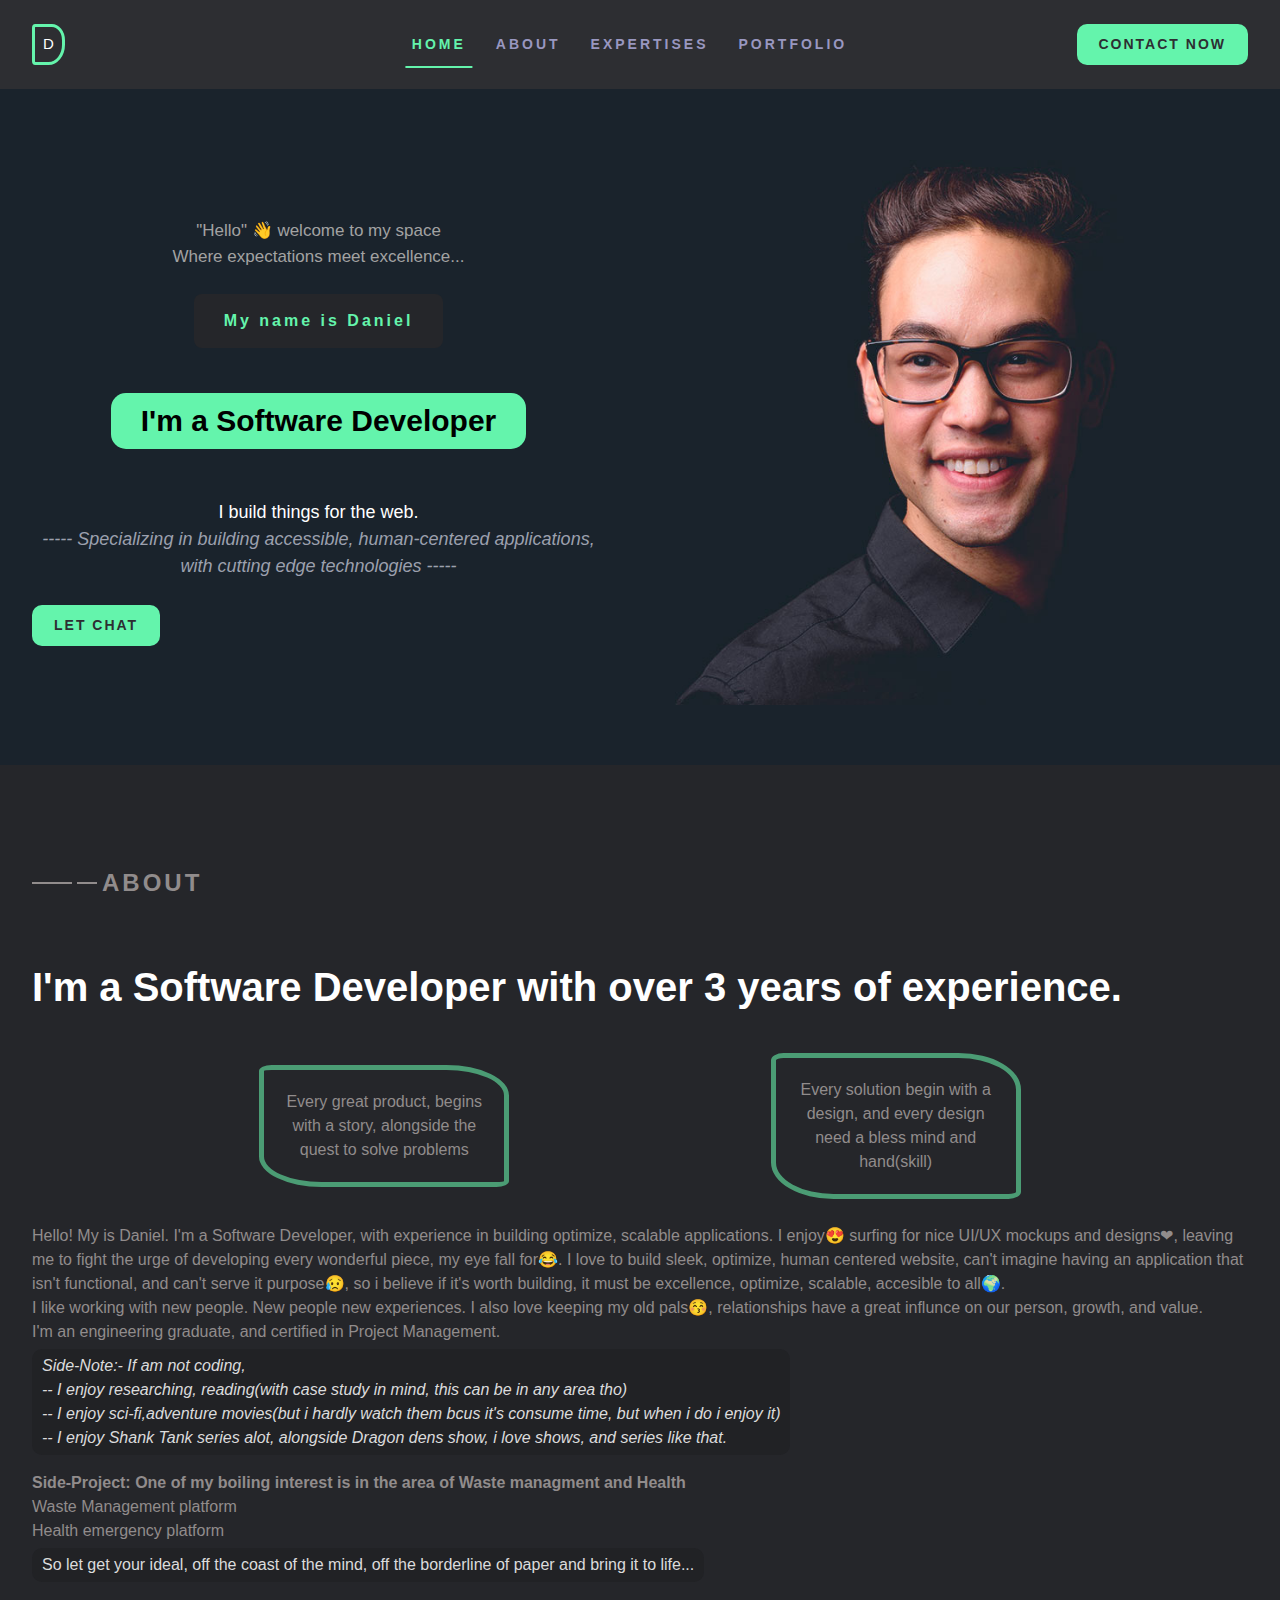
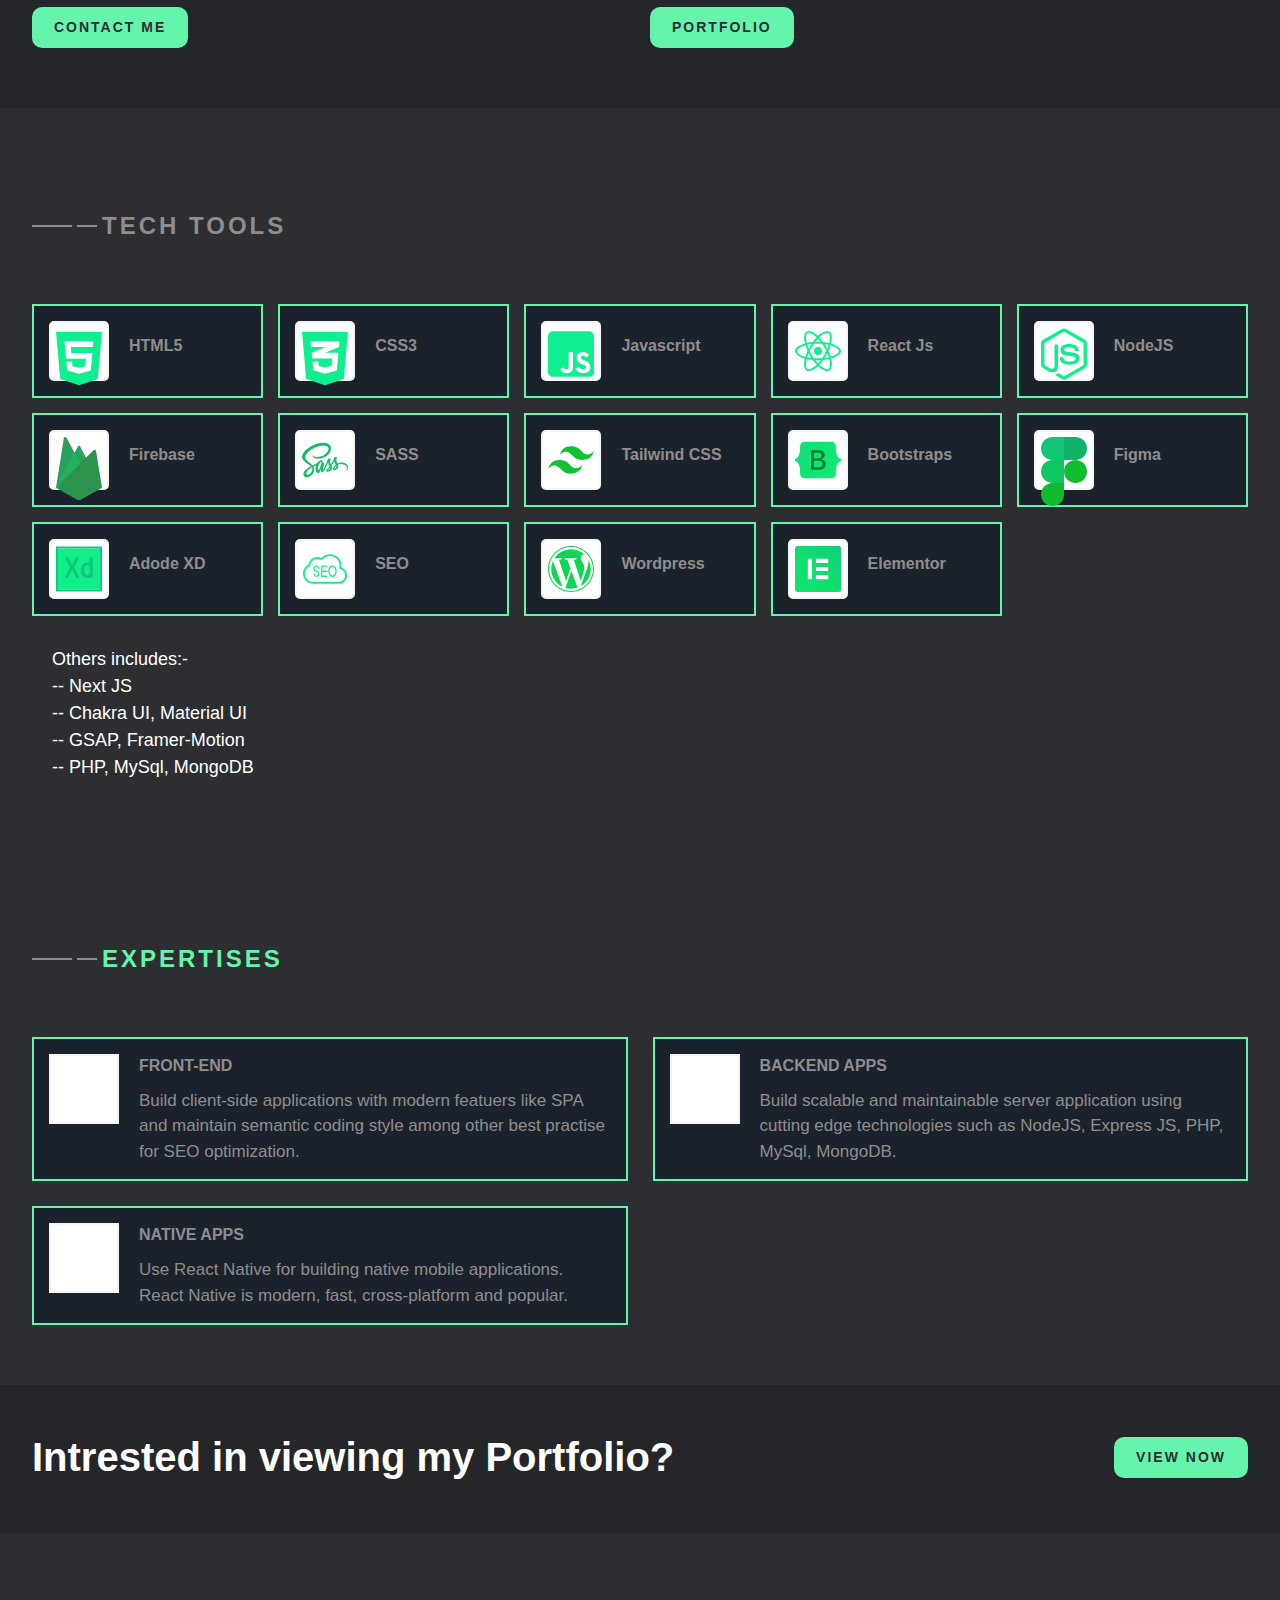
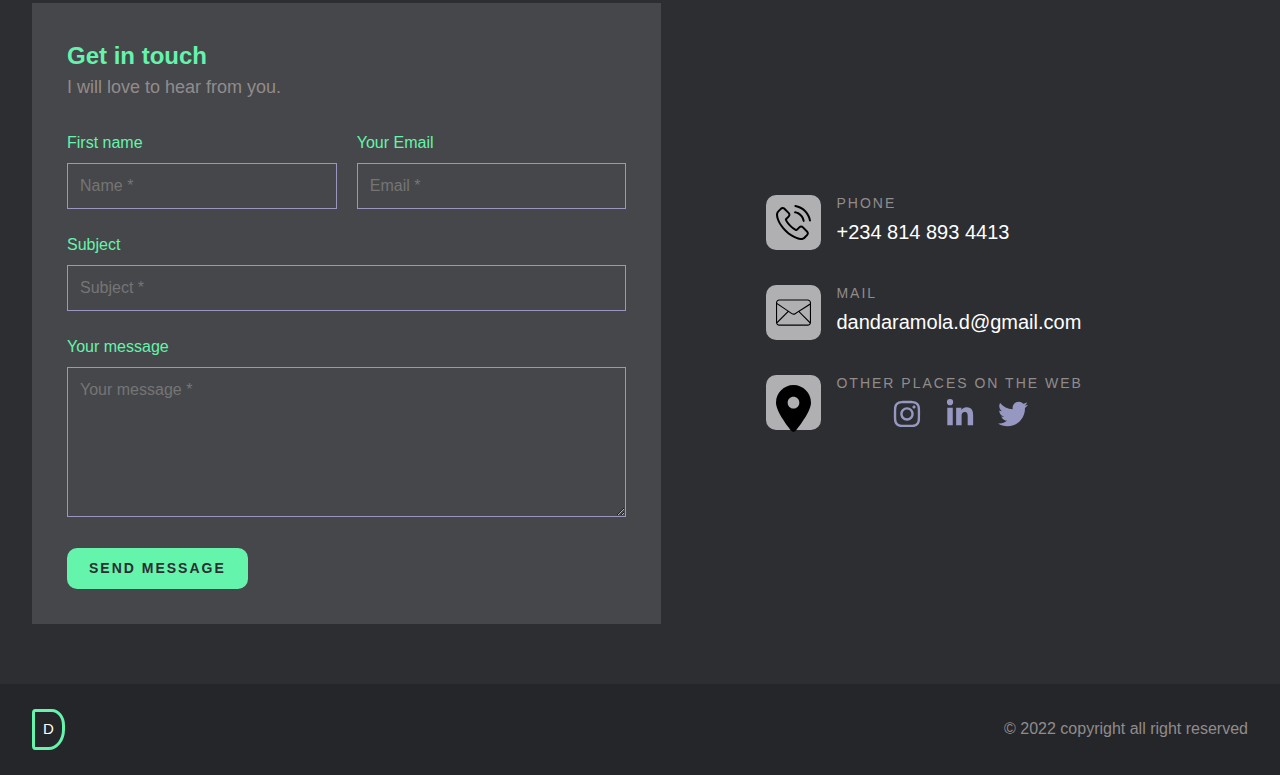
==== index.html @ c31f78f2 "initial commit" ====
<!DOCTYPE html>
<html lang="en">
<head>
    <meta charset="UTF-8">
    <meta http-equiv="X-UA-Compatible" content="IE=edge">
    <meta name="viewport" content="width=device-width, initial-scale=1.0">
    
    <!-- primary meta tags -->
    <meta name="title" content="Daniel - Web Developer Based in Nigeria">
    <meta name="description" content="This is a personal portfolio html template made by Daramola Daniel">
    <title>Daniel-Website</title>

        <!-- favicon -->
    <link rel="shortcut icon" href="./favicon.svg" type="image/svg+xml">

    <!-- google font link -->
    <link rel="preconnect" href="https://fonts.googleapi.com">
    <link rel="preconnect" href="https://fonts.gstatic.com" crossorigin>
    <link rel="stylesheet" href="https://fonts.googleapis.com/css2?family=Jost:wght@400;500;600&display=swap">

    <!-- custom css link -->
    <link rel="stylesheet" href="./assets/css/require.css">
    <link rel="stylesheet" href="./assets/css/main.css">

    <!-- preload images -->
    <link rel="preload" href="./assets/images/hero-banner.png">

</head>

<body>


    <!-- PERLOADER -->
    <div class="preloader" data-preloader>
        <div class="preloader-circle"></div>
    </div>

    <header class="header" data-header>
        <div class="container">
            <div class="logo" aria-labelledby="service-label">
                <a href="#"class="nav-logo">D</a>
            </div>

            <nav class="navbar" data-navbar>
                <ul class="navbar-list">

                    <li class="navbar-item">
                        <a href="#" class="label-lg navbar-link active">HOME</a>
                    </li>
                    <li class="navbar-item">
                        <a href="#about" class="label-lg navbar-link">ABOUT</a>
                    </li>
                    <li class="navbar-item">
                        <a href="#expertise" class="label-lg navbar-link">EXPERTISES</a>
                    </li>
                    <li class="navbar-item">
                        <a href="./portfolio.html" class="label-lg navbar-link">PORTFOLIO</a>
                    </li>
                </ul>
                <div class="contact-cont">
                    <a href="#contact" class="btn btn-primary navbar-link">Contact Now</a>
                </div>
            </nav>

            
            <div class="nav-btns">
                <div class="nav-toggle icon" data-nav-toggler>
                    <img src="./assets/images/icons/menu.svg" alt="" data-nav-toggler>
                </div>
                <div class="nav-close icon">
                    <img src="./assets/images/icons/close.svg" alt="" srcset="">
                </div>
            </div>

        </div>
    </header>
    

    <!-- MAIN -->

    <main>
        <article>

            <!-- HERO -->

            <section class="section hero" aria-label="home">
                <div class="container">
                    
                    <figure class="hero-banner">
                        <img src="./assets/images/image/home.jpg" 
                        width="600" height="645" 
                        alt="Daniel'avatar image, dressed in a t-shirt, with a smile on his face, alongside a pair of glasses"
                        class="w-100">
                    </figure>

                    <div class="hero-content">

                        <p class="hero-intro">
                            "Hello" 👋 welcome to my space <br> <span> Where expectations meet excellence...</span>
                        </p>
                        <p class="hero-subtitle">My name is Daniel</p>
                        
                        <h1 class="headerline-lg dev">I'm a Software Developer</h1>

                        <div class="msg">
                            <p class="hero-text body-md">
                                I build things for the web. <br/>
                                <span>----- Specializing in building accessible, human-centered applications,
                                    with cutting edge technologies -----</span>
                            </p>
                        </div>

                        <button class="btn">
                            <a href="#contact">Let Chat</a>
                        </button>
                    </div>

                </div>
            </section>

            <!-- ABOUT -->
            <section class="section about" id="about">
                <div class="container">

                    <div class="title">
                        <h2 class="section-title">
                            <span class="dash"></span>
                            <span class="dash ash"></span>
                            ABOUT</h2>
                    </div>

                    <div class="about-content">
                        <h2 class="title-lg heading">
                            I'm a Software Developer with over 3 years of experience.
                        </h2>

                        <div class="motivation">
                            <p class="story">Every great product, begins with a story, alongside the quest to solve problems</p>
                            <p class="story">Every solution begin with a design, and every design need a bless mind and hand(skill)</p>
                          </div>

                        <p class="section-text">
                            Hello! My is Daniel. I'm a Software Developer, with experience in building optimize, scalable applications.
                            I enjoy😍 surfing for nice UI/UX mockups and designs❤, leaving me to fight the urge of developing
                            every wonderful piece, my eye fall for😂. I love to build sleek, optimize, human centered website, can't imagine having
                            an application that isn't functional, and can't serve it purpose😥, so i believe if it's worth building, it must be excellence,
                            optimize, scalable, accesible to all🌍.  <br/>
                            I like working with new people. New people new experiences. I also love keeping my old pals😚, relationships have a great influnce on 
                            our person, growth, and value. <br/>
                            I'm an engineering graduate, and certified in Project Management. <br/>
                            <span class="cta_quote"><em>Side-Note:- If am not coding, <br/>
                                -- I enjoy researching, reading(with case study in mind, this can be in any area tho) <br/>
                                -- I enjoy sci-fi,adventure movies(but i hardly watch them bcus it's consume time, but when i do i enjoy it) <br/>
                                -- I enjoy Shank Tank series alot, alongside Dragon dens show, i love shows, and series like that.</em></span>
                        </p>

                        <div class="side-projects">
                            <h4>Side-Project: One of my boiling interest is in the area of Waste managment and Health</h4>
                            <ul class="side-projects-list">
                                <li>
                                    <p>Waste Management platform</p>
                                </li>
                                <li>
                                    <p>Health emergency platform</p>
                                </li>
                            </ul>
                        </div>

                        <p class="cta_quote">
                            So let get your ideal, off the coast of the mind, off the borderline of paper and bring it to life...
                        </p>

                        <div class="wrapper">
                            
                            <a href="#contact" class="btn btn-primary">Contact Me</a>

                            <a href="./portfolio.html" class="btn btn-secondary">Portfolio</a>
                        </div>

                    </div>
                </div>
            </section>

            <!-- SKILL -->
            <section class="section skill" aria-labelledby="skill-label">
                <div class="container">

                    <div class="skill-content title">

                        <h2 class="section-title" id="skill-label">
                            <span class="dash"></span>
                            <span class="dash ash"></span>
                            tech tools
                        </h2>

                        <ul class="skill-list">

                            <li>
                                <div class="card card-sm">
                                    <div class="card-media">
                                        <img src="./assets/images/icons/html5.svg" alt="" srcset="">
                                    </div>

                                    <h2 class="card-title">HTML5</h2>
                                </div>
                            </li>
                            <li>
                                <div class="card card-sm">
                                    <div class="card-media">
                                        <img src="./assets/images/icons/css3.svg" alt="" srcset="">
                                    </div>

                                    <h2 class="card-title">CSS3</h2>
                                </div>
                            </li>
                            <li>
                                <div class="card card-sm">
                                    <div class="card-media">
                                        <img src="./assets/images/icons/js.svg" alt="" srcset="">
                                    </div>

                                    <h2 class="card-title">Javascript</h2>
                                </div>
                            </li>
                            <li>
                                <div class="card card-sm">
                                    <div class="card-media">
                                        <img src="./assets/images/icons/react.svg" alt="" srcset="">
                                    </div>

                                    <h2 class="card-title">React Js</h2>
                                </div>
                            </li>
                            <li>
                                <div class="card card-sm">
                                    <div class="card-media">
                                        <img src="./assets/images/icons/nodejs.svg" alt="" srcset="">
                                    </div>

                                    <h2 class="card-title">NodeJS</h2>
                                </div>
                            </li>
                            <li>
                                <div class="card card-sm">
                                    <div class="card-media">
                                        <img src="./assets/images/icons/firebase.svg" alt="" srcset="">
                                    </div>

                                    <h2 class="card-title">Firebase</h2>
                                </div>
                            </li>
                            <li>
                                <div class="card card-sm">
                                    <div class="card-media">
                                        <img src="./assets/images/icons/sass-icon.svg" alt="" srcset="">
                                    </div>

                                    <h2 class="card-title">SASS</h2>
                                </div>
                            </li>
                            <li>
                                <div class="card card-sm">
                                    <div class="card-media">
                                        <img src="./assets/images/icons/tailwind-css-icon.svg" alt="" srcset="">
                                    </div>

                                    <h2 class="card-title">Tailwind CSS</h2>
                                </div>
                            </li>
                            <li>
                                <div class="card card-sm">
                                    <div class="card-media">
                                        <img src="./assets/images/icons/bootstrap-5-logo-icon.svg" alt="" srcset="">
                                    </div>

                                    <h2 class="card-title">Bootstraps</h2>
                                </div>
                            </li>
                            <li>
                                <div class="card card-sm">
                                    <div class="card-media">
                                        <img src="./assets/images/icons/figma.svg" alt="" srcset="">
                                    </div>

                                    <h2 class="card-title">Figma</h2>
                                </div>
                            </li>
                            <li>
                                <div class="card card-sm">
                                    <div class="card-media">
                                        <img src="./assets/images/icons/xd.svg" alt="" srcset="">
                                    </div>

                                    <h2 class="card-title">Adode XD</h2>
                                </div>
                            </li>
                            <li>
                                <div class="card card-sm">
                                    <div class="card-media">
                                        <img src="./assets/images/icons/seo.svg" alt="" srcset="">
                                    </div>

                                    <h2 class="card-title">SEO</h2>
                                </div>
                            </li>
                            <li>
                                <div class="card card-sm">
                                    <div class="card-media">
                                        <img src="./assets/images/icons/wordpress.svg" alt="" srcset="">
                                    </div>

                                    <h2 class="card-title">Wordpress</h2>
                                </div>
                            </li>
                            <li>
                                <div class="card card-sm">
                                    <div class="card-media">
                                        <img src="./assets/images/icons/elementor.svg" alt="" srcset="">
                                    </div>

                                    <h2 class="card-title">Elementor</h2>
                                </div>
                            </li>
                        </ul>

                        <p class="hero-text body-md">Others includes:-  <br/>
                            -- Next JS <br/>
                            -- Chakra UI, Material UI <br/>-- GSAP, Framer-Motion<br/>-- PHP, MySql, MongoDB<br/>
                        </p>
                    </div>
                </div>
            </section>

            <!-- SERVICE -->

            <section class="section service has-bg-image" aria-labelledby="service-label" id="expertise">
                <div class="container title">

                    <h2 class="section-title" id="service-label">
                        <span class="dash"></span>
                        <span class="dash ash"></span>
                        EXPERTISES
                    </h2>

                    <ul class="service-list">

                        <li class="card-container">
                            <div class="card card-md">

                                <div class="card-media">
                                    <ion-icon name="phone-portrait-outline" aria-hidden="true"></ion-icon>
                                </div>

                                <div>
                                    <h3 class="card-title title-sm">FRONT-END</h3>

                                    <p class="body-sm">
                                        Build client-side applications with modern featuers like SPA and maintain
                                        semantic coding style among other best practise for SEO optimization.
                                    </p>
                                </div>
                            </div>
                        </li>

                        <li class="card-container">
                            <div class="card card-md">

                                <div class="card-media">
                                    <ion-icon name="laptop-outline" aria-hidden="true"></ion-icon>
                                </div>

                                <div>
                                    <h3 class="card-title title-sm">BACKEND APPS</h3>

                                    <p class="body-sm">
                                        Build scalable and maintainable server application using cutting edge technologies
                                        such as NodeJS, Express JS, PHP, MySql, MongoDB.
                                    </p>
                                </div>
                            </div>
                        </li>

                        <li class="card-container">
                            <div class="card card-md">

                                <div class="card-media">
                                    <ion-icon name="stats-chart-outline" aria-hidden="true"></ion-icon>
                                </div>

                                <div>
                                    <h3 class="card-title title-sm">NATIVE APPS</h3>

                                    <p class="body-sm">
                                        Use React Native for building native mobile applications.
                                        React Native is modern, fast, cross-platform and popular.
                                    </p>
                                </div>
                            </div>
                        </li>

                    </ul>
                </div>
            </section>

            <!-- CTA -->
            <section class="cta">
                <div class="container">
                    <h2 class="title-lg">Intrested in viewing my Portfolio?</h2>

                    <a href="./portfolio.html" class="btn btn-tertiary">View Now</a>
                </div>
            </section>


            <section class="section contact has-bg-image" aria-labelledby="contact-label" id="contact">
                <div class="container">

                    <div class="contact-form">
                        <h2 class="headline-sm" id="contact-label">Get in touch</h2>

                        <p class="contact-tect body-md">I will love to hear from you.</p>

                        <form class="form-cont" action="https://formsubmit.co/5acce4fdd560e1815ca674ff32011652" method="POST">

                            <!-- Honeypot -->
                            <input type="text" name="_honey" style="display: none;">

                            <!-- Disable Captacha -->
                            <input type="hidden" name="_captcha" value="false">

                            <div class="wrapper">

                                <div class="email-name">
                                    <label for="name" class="label">First name</label>

                                    <input type="text" name="name" id="name" placeholder="Name *" required
                                    class="input-field">
                                </div>

                                <div class="email-name">
                                    <label for="email" class="label">Your Email</label>

                                    <input type="text" name="email" id="email" placeholder="Email *" required
                                    class="input-field">
                                </div>
                            </div>

                            <label for="subject" class="label">Subject</label>
                            <input type="text" name="subject" id="subject" placeholder="Subject *"
                            class="input-field">

                            <label for="message" class="label">Your message</label>
                            <textarea name="message" id="messsage" placeholder="Your message *" required cols="30" rows="10" 
                            class="input-field"></textarea>

                            <button type="submit" class="btn btn-tertiary" onclick="clearForm()">Send Message</button>
                            
                        </form>
                    </div>

                    <div class="contact-content">

                        <ul class="contact-list">

                            <li class="contact-item">

                                <div class="item-icon">
                                    <img src="./assets/images/icons/phone-call.svg" alt="" srcset="">
                                </div>

                                <div>
                                    <p class="label-lg">Phone</p>

                                    <a href="tel:+2348148934413" class="body-lg">+234 814 893 4413</a>
                                </div>
                            </li>

                            <li class="contact-item">

                                <div class="item-icon">
                                    <img src="./assets/images/icons/email.svg" alt="" srcset="">
                                </div>

                                <div>
                                    <p class="label-lg">Mail</p>

                                    <a href="mailto:dandaramola.d@gmail.com" class="body-lg">dandaramola.d@gmail.com</a>
                                </div>
                            </li>

                            <li class="contact-item">

                                <div class="item-icon">
                                    <img src="./assets/images/icons/location-dot.svg" alt="" srcset="">
                                </div>

                                <div>
                                    <p class="label-lg">Other places on the web</p>

                                    <ul class="social-list">

                                        <li>
                                            <a href="#" class="social-link">
                                                <img src="./assets/images/image/svg/instagram.svg" alt="" srcset="">
                                            </a>
                                        </li>
                        
                                        <li>
                                            <a href="#" class="social-link">
                                                <img src="./assets/images/image/svg/linkedin.svg" alt="" srcset="">
                                            </a>
                                        </li>
                        
                                        <li>
                                            <a href="#" class="social-link">
                                                <img src="./assets/images/image/svg/twitter.svg" alt="" srcset="">
                                            </a>
                                        </li>
                                    </ul>
                                </div>
                            </li>
                        </ul>
                    </div>
                </div>
            </section>

        </article>
    </main>

    <!-- FOOTER -->

    <footer class="footer">
        <div class="container">
            <div class="logo" aria-labelledby="service-label">
                <a href="#"class="nav-logo">D</a>
            </div>
            <p class="text-center">&copy; 2022 copyright all right reserved</p>
        </div>
    </footer>


    <script src="./assets/js/main.js"></script>
</body>
</html>
---- assets/css/require.css ----
/*-----------------------------------*\
  #require.css
\*-----------------------------------*/

/**
 * copyright 2022 daniel.d
 */

/**
 * TABLE OF CONTENT
 *
 * Custom properties..............Global variables
 * Reset..........................Removed browser default style
 * Typography.....................Typography style
 * Reused.........................Reused classes
 * Preloader......................Preload style
 * Header.........................Header style
 * Footer.........................Footer style
 * Media queries..................Responsive for all devices
 */



/*-----------------------------------*\
  #CUSTOM PROPERTY
\*-----------------------------------*/

:root {

    /* colors */

    --bg: #2D2E3247;
    --bg-1: #2D2E32;
    --bg-2: #1a232c;
    --bg-3: #25262A;
    --white: hsl(0, 0%, 100%);
    --blue: #64f4ac;


    /* typography */

  --ff-Mont: 'Montserrat', sans-serif;

  --fs-45: 4.5rem;
  --fs-38: 3.8rem;
  --fs-32: 3.2rem;
  --fs-27: 2.7rem;
  --fs-26: 2.6rem;
  --fs-22: 2.2rem;
  --fs-20: 2rem;
  --fs-18: 1.8rem;
  --fs-17: 1.7rem;
  --fs-14: 1.4rem;
  --fs-12: 1.2rem;

  --fw-400: 400;
  --fw-500: 500;
  --fw-600: 600;

  /* spacing */
  --section-padding: 100px;


  /* shadow */
  --shadow: 0 2px 2px hsla(0, 0%, 22%, 0.08);

  /* Border Radius */
  --radius-50: 50px;
  --radius-pill: 100px;
  --radius-circle: 50%;

  /* Transition */
  --transition-1: 0.25s ease;
  --transition-2: 0.5s ease;
  --cubic-out: cubic-bezier(0.05, 0.83, 0.52, 0.97);

}

/*-----------------------------------*\
  #RESET
\*-----------------------------------*/
  
*,
*::before,
*::after {
  margin: 0;
  padding: 0;
  box-sizing: border-box;
}

html {
  font-family: var(--ff-Mont);
  font-size: 10px;
  scroll-behavior: smooth;
}
body {
  background-color: var(--bg);
  color:rgb(145, 140, 140);
  font-size: 1.6rem;
  line-height: 1.5;
  overflow: hidden;
}
body.loaded { overflow: visible; }

li { list-style: none; }

a {
  color: inherit;
  text-decoration: none;
}

a,
img,
span,
label,
button,
.icon { display: block; }

a {
  color: inherit;
  text-decoration: none;
}

img { height: auto; }

input,
button,
textarea {
  background: none;
  border: none;
  font: inherit;
}

button { cursor: pointer; }

input,
textarea { width: 100%; }

:focus-visible { outline-offset: 4px; }

::-webkit-scrollbar { width: 10px; }

::-webkit-scrollbar-track { background-color: var(--bg-1) }

::-webkit-scrollbar-thumb { background-color: var(--bg-2) }

::-webkit-scrollbar-thumb:hover { background-color: var(--bg-1) }

/*-----------------------------------*\
  #TYPOGRAPHY
\*-----------------------------------*/

.headerline-lg { font-size: var(--fs-45); }

.headline-md { font-size: var(--fs-38); }

.headerline-sm { font-size: var(--fs-32); }

.title-lg { font-size: var(--fs-27); }

.title-md { font-size: var(--fs-26); }

.title-sw { font-size: var(--fs-22); }

.body-lg { font-size: var(--fs-20); }

.body-md { font-size: var(--fs-18); }

.body-sm { font-size: var(--fs-17); }

.label-lg { font-size: var(--fs-14); }

.label-md { font-size: var(--fs-12); }


/* font weight */
.headerline-lg,
.headline-md,
.headerline-sm,
.title-lg,
.title-md,
.title-sw,
.label-lg {
  color: var(--white);
  font-weight: var(--fw-600);
  line-height: 1.2;
}

.body-lg { font-weight: var(--fw-500);}


/*-----------------------------------*\
  #REUSED STYLE
\*-----------------------------------*/

.icon {
  width: 20px;
  height: 20px;
  cursor: pointer;
}
.icon img { width: 100%; }

.container { padding-inline: 16px;}

.section { padding-block: var(--section-padding) 60px; } 

.w-100 { width: 100%; }

.section-title {
  margin-block-end: 30px;
  text-transform: uppercase;
  letter-spacing: 3px;
}

.text-center { text-align: center; }

.img-cover {
  width: 100%;
  height: 100%;
  object-fit: cover;
}

.has-bg-image {
  background-repeat: no-repeat;
  background-size: cover;
  background-position: center;
}

.img-holder {
  aspect-ratio: var(--width) / var(--height);
  background-color: var();
  overflow: hidden;
}



/*-----------------------------------*\
  #PRELOADER
\*-----------------------------------*/
.preloader {
  position: fixed;
  top: 0;
  left: 0;
  width: 100%;
  height: 100vh;
  background-color: var(--bg-1);
  display: grid;
  place-items: center;
  z-index: 6;
}
.preloader.loaded { display: none;}
.preloader-circle {
  width: 60px;
  height: 60px;
  border: 8px solid var(--bg-2);
  border-block-color: white;
  border-radius: 50%;
  animation: loading 1s linear infinite;
}

@keyframes loading {
  0% { transform: rotate(0); }
  100% { transform: rotate(1turn); }
}


/*-----------------------------------*\
  #HEADER
\*-----------------------------------*/

/* navbar */
.logo {
  border: 3px solid #64F4AC;
  border-radius: 10% 40% 50% 10%;
  padding: .6rem .8rem;
}
.nav-logo {
  color: #fff;
  font-size: 1.5rem;
}
.logo:hover {
  color: #64F4AC;
  border-color: #fff;
  background: #353C3D;
}
.logo:hover a {color: #64F4AC;}


.header {
  position: fixed;
  width: 100%;
  top: 0;
  left: 0;
  z-index: 4;
  padding-block: 16px;
  background: var(--bg-1);
}
.header.hovered { box-shadow: 0px 0px 15px #64f4ac45; }
.header .container {
  display: flex;
  justify-content: space-between;
  align-items: center;
}
.navbar {
  position: absolute;
  top: 100%;
  left: 0;
  width: 100%;
  background: var(--bg-2);
  display: none;
}
.container .navbar.active {display: block;}
.navbar-item:not(:last-child) {
  border-block-end: 1px solid #9997c04d;
}
.navbar-link {
  color: #9997c0;
}
.navbar-link:is(:hover, :focus-visible, .active) {
  color: var(--blue);
}
.navbar-item a {
  letter-spacing: 3px;
  padding: 16px 15px;
  outline: none;
  padding: 20px 15px;
}

.header .btn {
  display: none;
}
.nav-btns {
  display: flex;
  align-items: center;
}
.nav-btns .nav-close {
  width: 30px;
  height: 30px;
  display: none;
  transition: 1s all ease-in;
  transition: 0.25s var(--cubic-out);
  transition-delay: 0.15s;
  transform: scaleX(0);
  transform-origin: right;
}
.contact-btn {
  display: block;
  margin-block: 20px;
  margin-inline-start: 15px;
  font-size: var(--fs-14);
  font-weight: var(--fw-600);
  border-radius: 1rem;
  transition: var(--transition-1);
  text-transform: uppercase;
  max-width: max-content;
  background-color: #64F4AC;
  color: #2d2e32;
  
}

.contact-cont {
  border-block-start: 1px solid #9997c04d;
  padding-block: 16px;
  padding-inline-start: 15px;
}
.navbar .contact-cont a {
  display: block;
}

/* FOOTER */

.footer {
  background: var(--bg-3);
  color: var(--white_a75);
  border-block-start: 1px solid var(--white_a10);
  padding-block: 18px;
}
.social-list {
    display: flex;
    justify-content: center;
    gap: 18px;
    margin-block-end: 15px;
}
.social-link { font-size: 1.8rem; }
.social-link img {
    width: 3.5rem;
    height: 3.5rem;
    padding: 0.25rem;
    filter: invert(0.5) sepia(1) hue-rotate(200deg);
    pointer-events: none;
}
.social-link:hover img {
    padding: 0.5rem;
    filter: invert(58%) sepia(86%) saturate(431%) hue-rotate(91deg) brightness(91%) contrast(88%);
}

@media (max-width: 500px) {
  .headline-md {
    font-size: var(--fs-32);
  }
  .title-lg {
    font-size: var(--fs-26);
  }
  .section-title { letter-spacing: 2px; }
}


@media (min-width: 575px) {
  .title-lg { 
    --fs-27: 3.5rem;
    line-height: 52px;
  }
}

@media (min-width: 768px) {

  .headerline-lg { --fs-45: 6rem; }

  .headline-md { --fs-38: 4.5rem; }

  .dev { font-size: 3rem; }

  /*
    *REUSABLE STYLE 
  */

  .section { --section-padding: 100px; }

  .section-title { margin-block-end: 40px; }

  .container .navbar-2 {display: none;}


  /*
    * FOOTER
  */

  .footer { padding-block:  25px; }

  .footer .container {
    display: flex;
    justify-content: space-between;
    align-items: center;
  }

  .social-list { margin-block-end: 0; }


}


@media (min-width: 992px) {

  /* 
    * TYPOGRAPHY
  */

  .headline-md  { --fs-38: 5rem; }

  .title-lg { --fs-27: 4rem; }

  .title-sm { --fs-22: 2.4rem; }

  /* 
    * REUSABLE
  */

  .section-title { margin-block-end: 60px; }

  /* 
    * REUSABLE
  */

  /* .nav-toggle-btn { display: none; } */
  .nav-btns { display: none; }

  .navbar,
  .navbar.active,
  .navbar > * {
    all: unset;
    display: block;
  }
  .container .navbar {
    width: 70%;
    display: flex !important;
    justify-content: space-between;
    align-items: center;
  }

  .navbar-list { 
    display: flex;
    max-width: fit-content;
  }

  .navbar-item:not(:last-child) { border-block-end: none; }

  .navbar-link { position: relative; }

  .navbar-link::after {
    content: "";
    position: absolute;
    bottom: 5px;
    left: 50%;
    transform: translateX(-50%) scaleX(0);
    transform-origin: right;
    width: 80%;
    height: 2px;
    background-color: var(--blue);
    transition: transform var(--transition-1);
  }

  .navbar-link:is(:hover, :focus-visible, .active)::after {
    transform: translateX(-50%) scaleX(1);
    transform-origin: left;
  }

  .header .btn { display: block; }
}

@media (min-width: 1200px) {

  /* 
    * TYPOGRAPHY
  */

  .headerline-lg { --fs-45: 7rem; }

  /* 
    * REUSED STYLE
  */
  .container {
    max-width: 1248px;
    width: 100%;
    margin-inline: auto;
  }
}
---- assets/css/main.css ----
/*-----------------------------------*\
  #main.css
\*-----------------------------------*/

/**
 * copyright 2022 daniel.d
 */

/**
 * TABLE OF CONTENT
 *
 * COMPONENTS
 * Btn............................Buttons style
 * Slider.........................Slider style
 * Card...........................Cards style
 *
 * MAIN CONTENT
 * Header.........................Modify header style
 * Hero...........................Hero styles
 * Client.........................Client style
 * About..........................About style
 * Skills.........................Skills style
 * Cta............................Cta style
 * Testimonials...................Testimonials style
 * Media queries..................Responsive for all devices
 */





/*-----------------------------------*\
  #COMPONENTS
\*-----------------------------------*/

@import url("./components/btn.css");
@import url("./components/slider.css");
@import url("./components/card.css");

/*-----------------------------------*\
  #HERO
\*-----------------------------------*/

.hero {
    background: var(--bg-2);
    position: relative;
    padding-block-start: calc(var(--section-padding) + 60px);
    text-align: center;
}
.hero .container {
    display: grid;
    gap: 70px;
    place-items: center;
}

.hero-content {
    text-align: center;
    display: flex;
    flex-direction: column;
    align-items: center;
    gap: 25px;
}
.hero-intro {
    color: #a2a2a2;
    font-size: 1.7rem;
}
.hero-subtitle {
    color: #64F4AC;
    background: #25262A;
    padding: 15px 30px;
    border-radius: .8rem;
    font-weight: var(--fw-600);
    letter-spacing: 3px;
    max-width: max-content;
    margin-block-end: 20px;
}
.hero-subtitle:hover {
    background: #64F4AC;
    color: #25262A;
    box-shadow: 1px 1px 20px 0px #64F4AC;
}
.hero-content .dev {
    background: #64F4AC;
    color: black;
    padding: 10px 30px;
    max-width: 80%;
    text-align: center;
    border-radius: 1.5rem;
}
.msg { margin-block-start: 25px; }
.hero-text {
    color: #fff;
    word-wrap: break-word;
}
.hero-text span{
    font-style: italic;
    font-weight: lighter;
    color: #9ca0ae;
}

/* ABOUT */
.about {
    background: var(--bg-3);
    position: relative;
}
.title {
    color: rgb(145, 140, 140);
}
.title h2 {
    display: flex;
    align-items: center;
    color: rgb(145, 140, 140);
}
.title .dash {
    width: 40px;
    height: 2px;
    background: rgb(145, 140, 140);
}
.title .ash { 
    width: 20px;
    margin-inline: 5px;
}
.about-content {
    margin-top: 2rem;
}
.about .section-text {
    margin-block: 25px 16px;
}
.about-content .motivation {
    display: flex;
    justify-content: space-around;
    margin-block: 1.5rem;
    width: 80%;
    align-items: center;
    margin-inline: auto;
    gap: 50px;
    padding-block-start: 2.5rem;
}
.motivation .story {
    border: 5px solid #4B9C74;
    border-radius: 5% 25%;
    padding: 2rem 2rem;
    width: 250px;
    text-align: center;
}
.wrapper {
    margin-block-start: 25px;
    display: flex;
    flex-wrap: wrap;
    align-items: center;
    gap: 15px 25px;
}
.wrapper .email-name {width: 100%;}
.cta_quote {
    margin-top: .5rem;
    padding: .5rem 1rem;
    color: rgba(255, 255, 255, 0.849);
    width: fit-content;
    background: rgba(15, 15, 15, 0.158);
    border-radius: 1rem;
}
.skill {
    background: var(--bg-1);
}
.skill .container, .skill-list {
    display: grid;
}
.skill-list {
    /* grid-template-columns: repeat(auto-fit, minmax(250px, 1fr)); */
    grid-template-columns: repeat(auto-fit, minmax(200px, 1fr));
    gap: 15px;
}
.card {
    display: flex;
    align-items: center;
    gap: 20px;
    border: 2px solid var(--blue);
    padding: 15px;
    height: 100%;
    background: #1a232c;
}
.card:hover {
    box-shadow: 0px 0px 7px white;
    border: 2px solid white;
}
.card:hover h2 {
    color: #4B9C74;
}
.skill .card-media {
    width: 60px;
    height: 60px;
    border-radius: 5px;
    padding: 5px;
}
.card-media {
    display: grid;
    place-items: center;
    flex-shrink: 0;
    background-color: var(--white);
}
.card-media img { 
    width: 100%;
    height: 100%;
    filter: invert(70%) sepia(86%) saturate(570.8%) hue-rotate(91deg) brightness(100.8%) contrast(87.3%);
}
.card .card-title {
    font-size: 1.6rem;
    font-weight: var(--fw-600);
}



/*-----------------------------------*\
  #SKILL
\*-----------------------------------*/
.skill .hero-text {
    margin-block-start: 30px;
    margin-inline-start: 20px;
}
/*-----------------------------------*\
  #SERVICES
\*-----------------------------------*/

.service {background-color: var(--bg-1);}
.service-list {
    display: grid;
    gap: 25px;
}


.service-list {
    display: grid;
    gap: 25px;
  }
  .service .section-title {
      color: var(--blue);
  }
  .card-title { margin-block-end: 10px; }
  
  .card ion-icon { font-size: 3.2rem; }
  
  .card .body-sw { color: var(--jet); }
  
  


/* CTA */
.cta {
    background-color: var(--bg-3);
    text-align: center;
    padding-block: 46px 50px;
}
.cta .container {
    display: flex;
    flex-wrap: wrap;
    justify-content: center;
    align-items: center;
    gap: 12px;
}

/* TESTIMONIES */
.testi {
    background: var(--bg-1);
}
.testi .slider {
    margin-inline: -16px;
    padding-inline: 16px;
    padding-block-end: 35px;
    align-items: stretch;
}
.slider {
    display: flex;
    align-items: center;
    gap: 30px;
    overflow-x: auto;
    scroll-snap-type: inline mandatory;
}
.testi .slider-item {
  min-width: 100%;
  scroll-margin-inline-start: 16px;
}
.slider-item {
  scroll-snap-align: start;
}
.testi .card {
    position: relative;
    z-index: 1;
}
.card {
    display: flex;
    transition: var(--transition-1);
}
.card-lg {
    padding: 25px;
}
.card-lg, .card-md {
    align-items: flex-start;
    flex-direction: column;
    gap: 20px;
}
.card-lg .card-media {
    width: 100px;
    height: 100px;
}
.card-media {border: 2px solid whitesmoke;}
.testi .client-name {
    margin-block-start: 15px;
    font-weight: var(--fw-600);
}
.testi .card::after {
    content: url(../images/image/svg/quote-left.svg);
    position: absolute;
    bottom: 15px;
    right: 25px;
    filter: invert(70%) sepia(86%) saturate(570.8%) hue-rotate(91deg) brightness(100.8%) contrast(87.3%);
}

/*-----------------------------------*\
  #CONTACT
\*-----------------------------------*/

.contact {
    background-color: #2d2e32;
    padding-block-start: calc(var(--section-padding) - 30px);
}
  
.contact .container {
    display: grid;
    gap: 48px;
}
  
.contact-form {
    background-color: hsla(0, 0%, 100%, 0.12);
    padding: 25px;
}
.contact-form .form-cont {margin-block-start: 30px;}
  
#contact-label { color: var(--blue); }
  
.contact-text { margin-block: 5px 30px; }
  
.contact .label { 
    margin-block-end: 8px; 
    color: var(--blue);
}
  
.input-field {
    padding: 10px 12px;
    border: 1px solid #9997c0;
    color: white;
    margin-block-end: 24px;
    outline: none;
    transition: box-shadow var(--transition-1);
}
  
.input-field:focus { box-shadow: inset 0 0 0 1px var(--jet);}
  
textarea {
    resize: vertical;
    min-height: 100px;
    max-height: 150px;
}
  
.contact-list .contact-item {
    display: flex;
    align-items: flex-start;
    gap: 15px;
    max-width: max-content;
}
  
.contact-list .contact-item:not(:last-child) { margin-block-end: 35px;}
  
.contact-list .item-icon {
    color: var(--jet);
    width: 55px;
    height: 55px;
    display: grid;
    place-items: center;
    flex-shrink: 0;
    padding: 1rem;
    background-color: #f5f5f5a8;
    border-radius: 10px;
}
  
.contact-list .item-icon img{ 
    width: 100%;
    height: 100%;
}
  
.contact .label-lg {
    color: var(--white_a80);
    text-transform: uppercase;
    letter-spacing: 2px;
    font-weight: var(--fws-400);
    margin-block-end: 5px;
}
  
.contact .body-lg { 
    color:  var(--white);
    word-break: break-all;
}

  
@media (max-width: 480px) {
    .contact-list .item-icon {
      width: 40px;
      height: 40px;
    }
    .contact-item .body-lg {
      font-size: 1.8rem;
    }
}
  

@media (max-width: 500px) {
    .about-content .motivation { flex-direction: column; }
    .motivation .story { max-width: 100%; }
}

@media (min-width: 500px) {
    .card-lg, .card-md { flex-direction: row; }
}

@media (min-width: 575px) { 
    .cta .container { justify-content: space-between; } 
}

@media (min-width: 768px) {
    .testi .slider-item { min-width: calc(50% - 15px); }
    .service-list { grid-template-columns: 1fr 1fr; }
    .contact-form { padding: 35px; }
  
    .wrapper {
      display: grid;
      grid-template-columns: 1fr 1fr;
      gap: 20px;
  
    }
}

@media (max-width: 800px){
    .hero-content .dev { font-size: 2.5rem; }
    .hero-subtitle { font-size: 2rem; }
}

@media (min-width: 992px) {
  
    .hero .container {
      grid-template-columns: 1fr 1fr;
      align-items: center;
    }
  
    /*HERO*/
    .hero { text-align: left; }
    .hero .btn { align-self: flex-start; }
    .hero-content { order: 1}
    .hero-banner { order: 2}

    /*CLIENT*/
    .client .slider-item { min-height: calc(20% - 24px);}
  
    /* SKILL*/
    .skill .container { align-items: flex-start;}

    /* CONTACT */
    .contact .container {
        grid-template-columns: 1fr 0.9fr;
        align-items: center;
        gap: 20px;
    }
    
    .contact-content { 
        width: 70%;
        margin-inline: auto;
    }
}
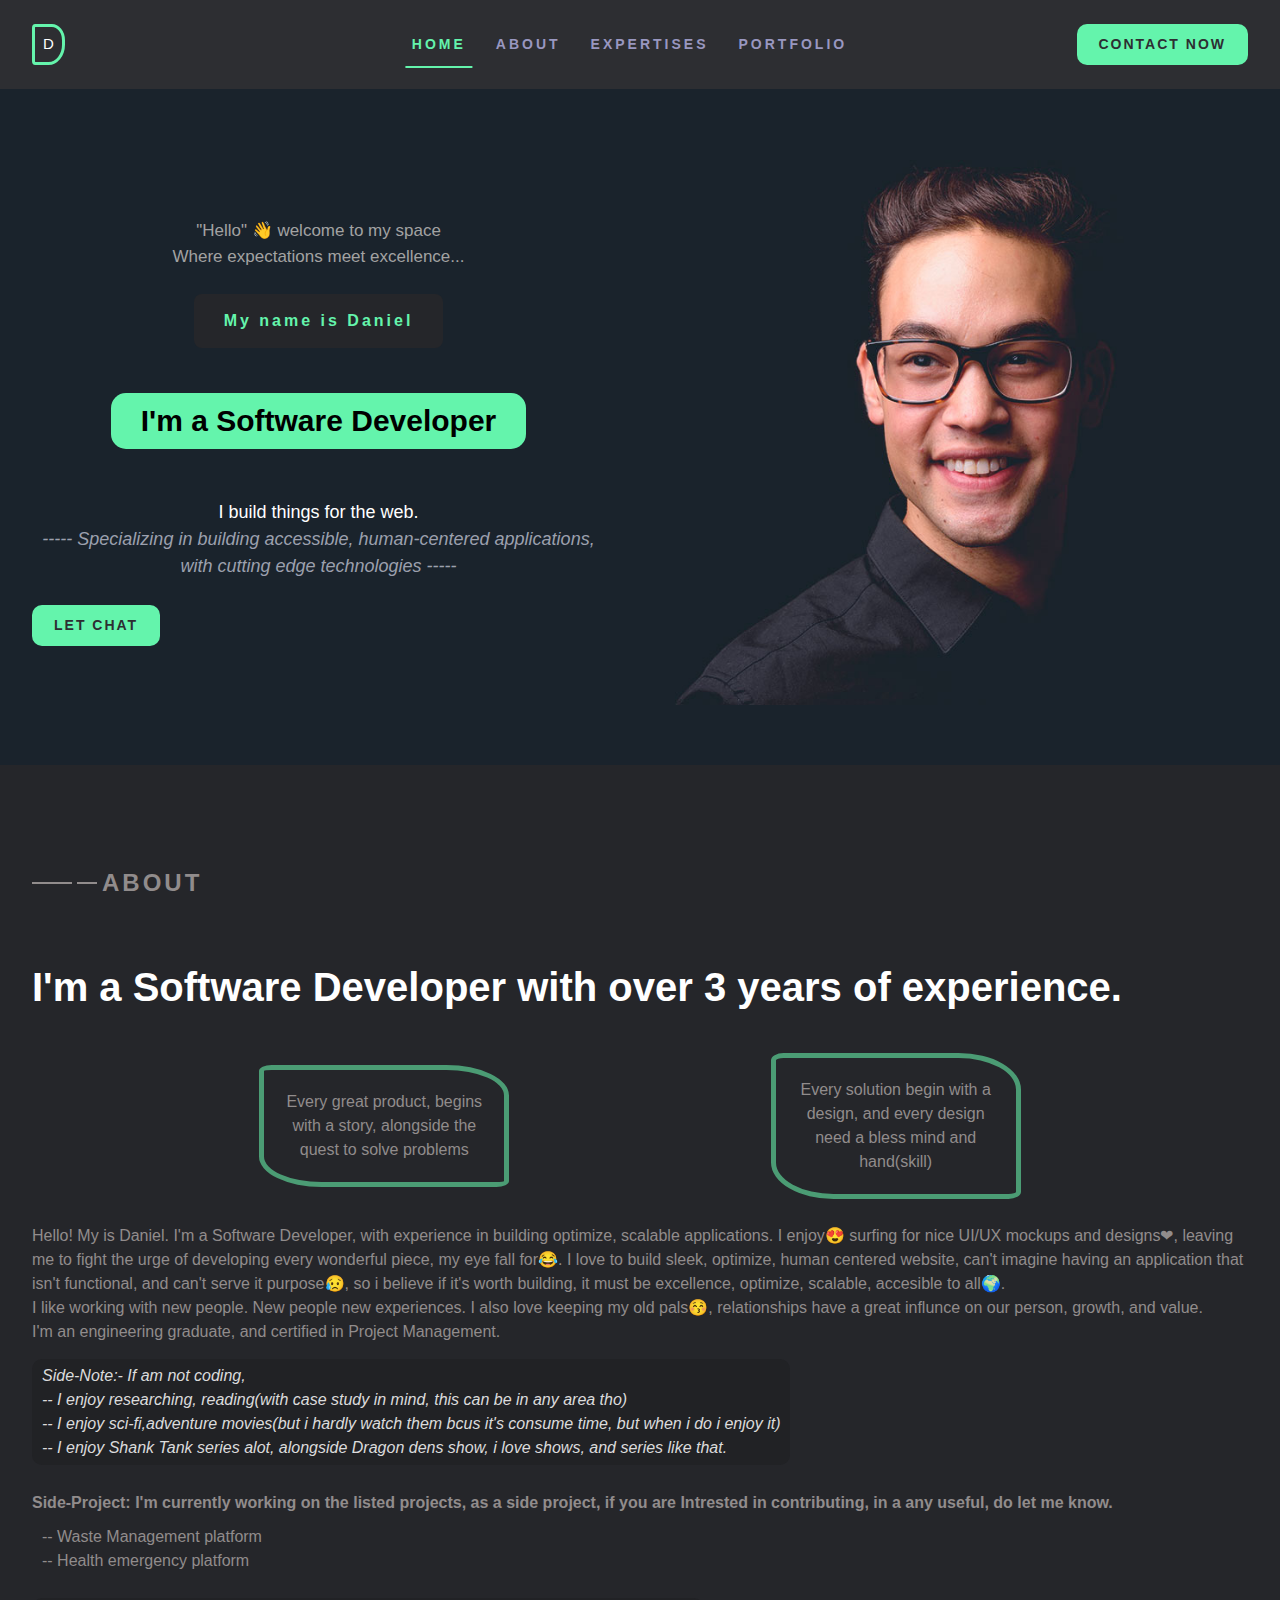
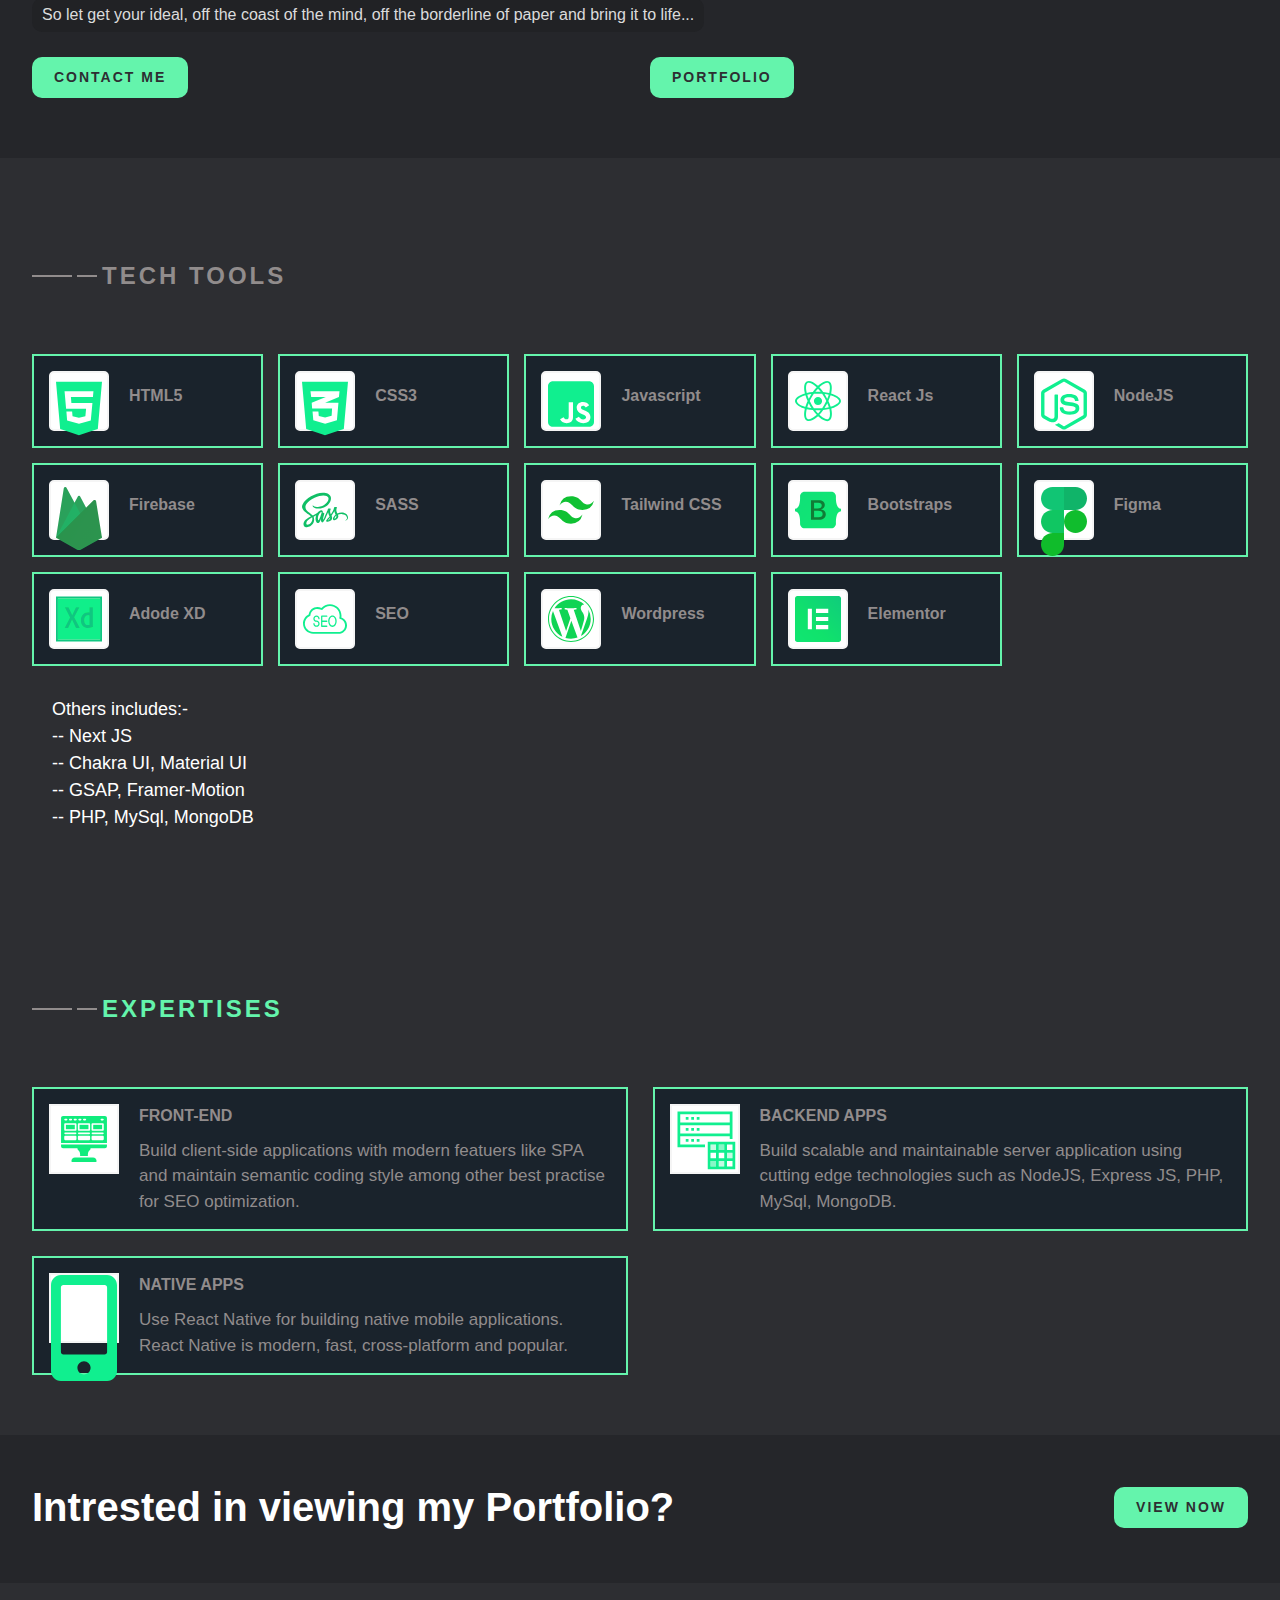
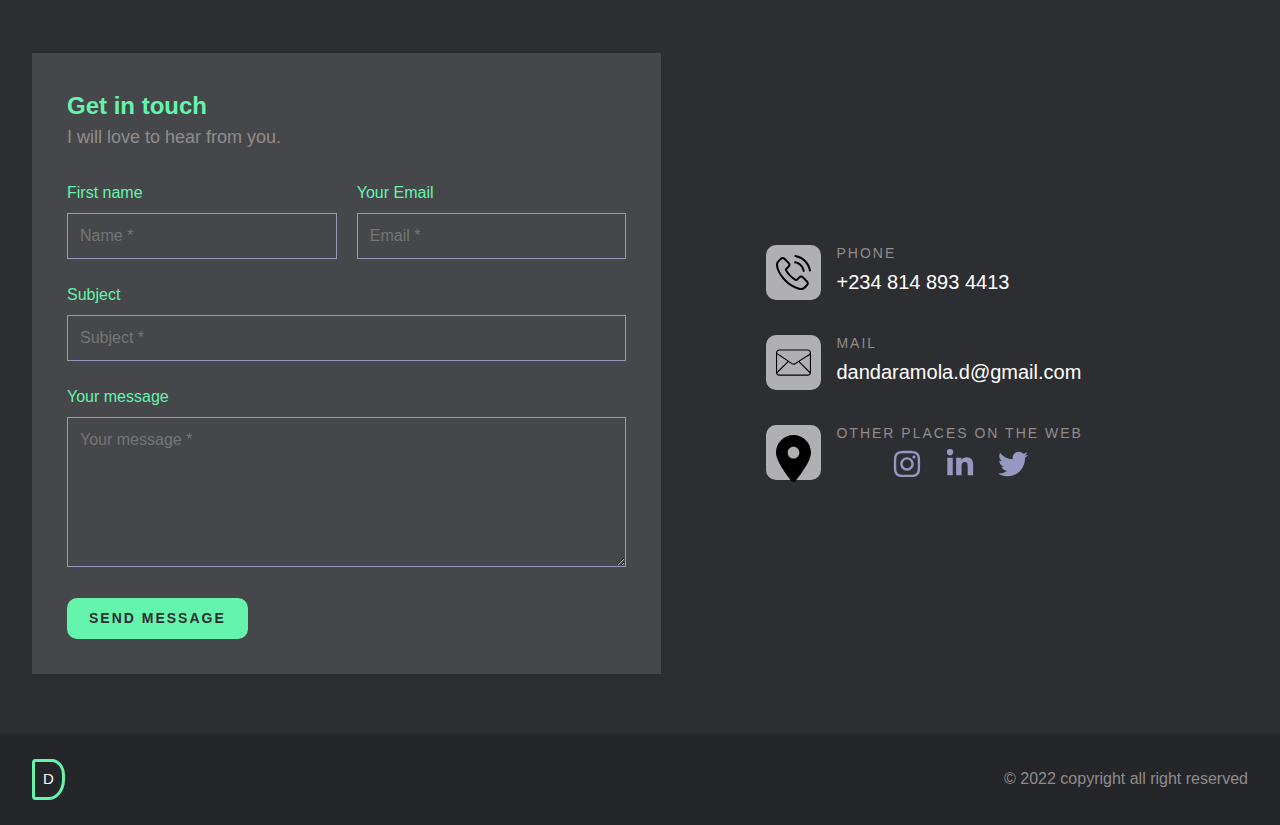
==== commit 92068348: "edit changes" ====
--- a/index.html
+++ b/index.html
@@ -155,13 +155,13 @@
                         </p>
 
                         <div class="side-projects">
-                            <h4>Side-Project: One of my boiling interest is in the area of Waste managment and Health</h4>
+                            <h4>Side-Project: I'm currently working on the listed projects, as a side project, if you are Intrested in contributing, in a any useful, do let me know.</h4>
                             <ul class="side-projects-list">
                                 <li>
-                                    <p>Waste Management platform</p>
+                                    <p>-- Waste Management platform</p>
                                 </li>
                                 <li>
-                                    <p>Health emergency platform</p>
+                                    <p>-- Health emergency platform</p>
                                 </li>
                             </ul>
                         </div>
@@ -346,9 +346,8 @@
 
                         <li class="card-container">
                             <div class="card card-md">
-
                                 <div class="card-media">
-                                    <ion-icon name="phone-portrait-outline" aria-hidden="true"></ion-icon>
+                                    <img class="icon-ty" src="./assets/images/icons/frontend.svg" alt="" srcset="">
                                 </div>
 
                                 <div>
@@ -366,7 +365,7 @@
                             <div class="card card-md">
 
                                 <div class="card-media">
-                                    <ion-icon name="laptop-outline" aria-hidden="true"></ion-icon>
+                                    <img class="icon-ty" src="./assets/images/icons/backend.svg" alt="" srcset="">
                                 </div>
 
                                 <div>
@@ -384,7 +383,7 @@
                             <div class="card card-md">
 
                                 <div class="card-media">
-                                    <ion-icon name="stats-chart-outline" aria-hidden="true"></ion-icon>
+                                    <img src="./assets/images/icons/mobile.svg" alt="">
                                 </div>
 
                                 <div>
@@ -500,19 +499,19 @@
                                     <ul class="social-list">
 
                                         <li>
-                                            <a href="#" class="social-link">
+                                            <a href="https://www.instagram.com/dantripled.d/" class="social-link">
                                                 <img src="./assets/images/image/svg/instagram.svg" alt="" srcset="">
                                             </a>
                                         </li>
                         
                                         <li>
-                                            <a href="#" class="social-link">
+                                            <a href="https://www.linkedin.com/in/daramola-daniel-753a46158" class="social-link">
                                                 <img src="./assets/images/image/svg/linkedin.svg" alt="" srcset="">
                                             </a>
                                         </li>
                         
                                         <li>
-                                            <a href="#" class="social-link">
+                                            <a href="https://twitter.com/dantripled" class="social-link">
                                                 <img src="./assets/images/image/svg/twitter.svg" alt="" srcset="">
                                             </a>
                                         </li>
--- a/assets/css/require.css
+++ b/assets/css/require.css
@@ -232,38 +232,6 @@
   overflow: hidden;
 }
 
-
-
-/*-----------------------------------*\
-  #PRELOADER
-\*-----------------------------------*/
-.preloader {
-  position: fixed;
-  top: 0;
-  left: 0;
-  width: 100%;
-  height: 100vh;
-  background-color: var(--bg-1);
-  display: grid;
-  place-items: center;
-  z-index: 6;
-}
-.preloader.loaded { display: none;}
-.preloader-circle {
-  width: 60px;
-  height: 60px;
-  border: 8px solid var(--bg-2);
-  border-block-color: white;
-  border-radius: 50%;
-  animation: loading 1s linear infinite;
-}
-
-@keyframes loading {
-  0% { transform: rotate(0); }
-  100% { transform: rotate(1turn); }
-}
-
-
 /*-----------------------------------*\
   #HEADER
 \*-----------------------------------*/
@@ -273,6 +241,7 @@
   border: 3px solid #64F4AC;
   border-radius: 10% 40% 50% 10%;
   padding: .6rem .8rem;
+  max-width: max-content;
 }
 .nav-logo {
   color: #fff;
@@ -383,16 +352,17 @@
 }
 .social-link { font-size: 1.8rem; }
 .social-link img {
-    width: 3.5rem;
-    height: 3.5rem;
-    padding: 0.25rem;
-    filter: invert(0.5) sepia(1) hue-rotate(200deg);
-    pointer-events: none;
+  width: 3.5rem;
+  height: 3.5rem;
+  padding: 0.25rem;
+  filter: invert(0.5) sepia(1) hue-rotate(200deg);
+  pointer-events: none;
 }
 .social-link:hover img {
     padding: 0.5rem;
     filter: invert(58%) sepia(86%) saturate(431%) hue-rotate(91deg) brightness(91%) contrast(88%);
 }
+
 
 @media (max-width: 500px) {
   .headline-md {
--- a/assets/css/main.css
+++ b/assets/css/main.css
@@ -152,7 +152,7 @@
 }
 .wrapper .email-name {width: 100%;}
 .cta_quote {
-    margin-top: .5rem;
+    margin-top: 1.5rem;
     padding: .5rem 1rem;
     color: rgba(255, 255, 255, 0.849);
     width: fit-content;
@@ -166,7 +166,6 @@
     display: grid;
 }
 .skill-list {
-    /* grid-template-columns: repeat(auto-fit, minmax(250px, 1fr)); */
     grid-template-columns: repeat(auto-fit, minmax(200px, 1fr));
     gap: 15px;
 }
@@ -200,14 +199,17 @@
 }
 .card-media img { 
     width: 100%;
-    height: 100%;
+    height: 100% !important;
     filter: invert(70%) sepia(86%) saturate(570.8%) hue-rotate(91deg) brightness(100.8%) contrast(87.3%);
 }
 .card .card-title {
     font-size: 1.6rem;
     font-weight: var(--fw-600);
 }
-
+.side-projects {padding-block: 10px;}
+.side-projects h4 {padding-bottom: 10px;}
+.side-projects .side-projects-list p {padding-left: 10px;}
+.icon-ty {width: 50px;}
 
 
 /*-----------------------------------*\
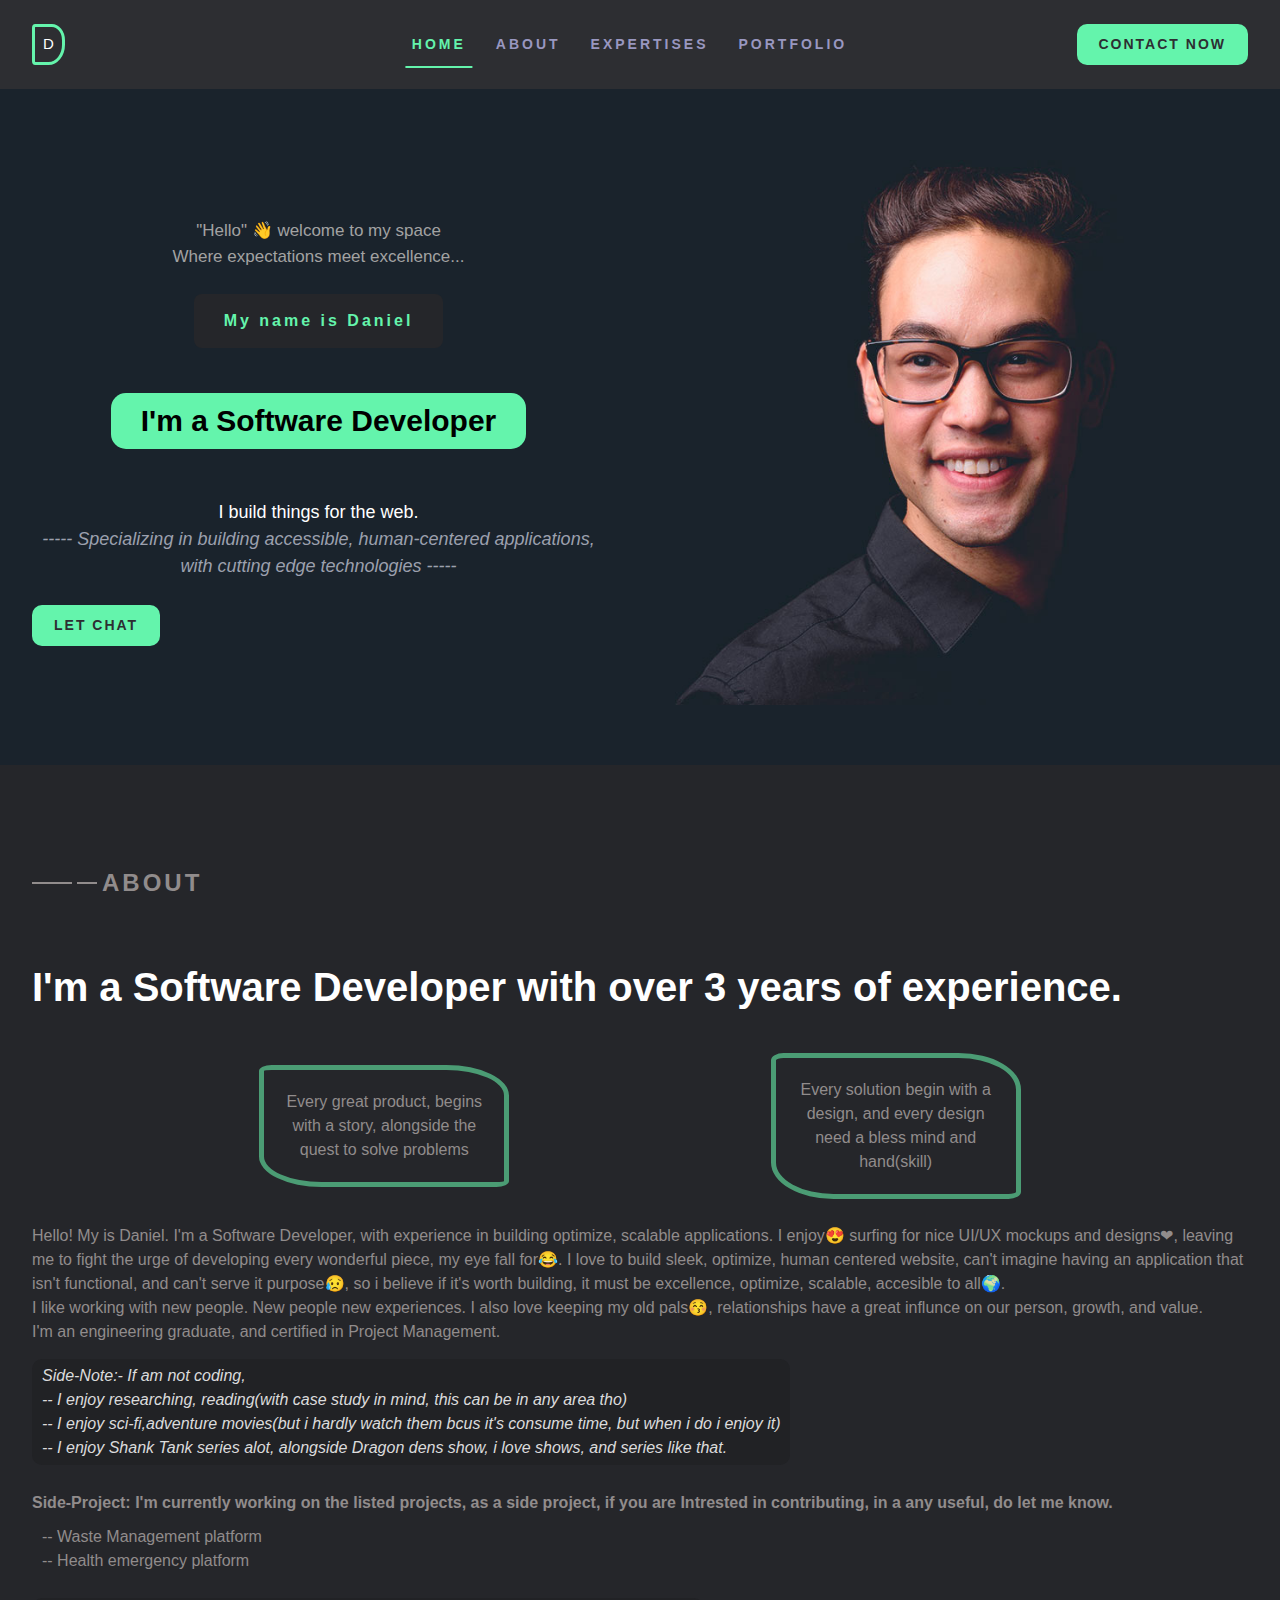
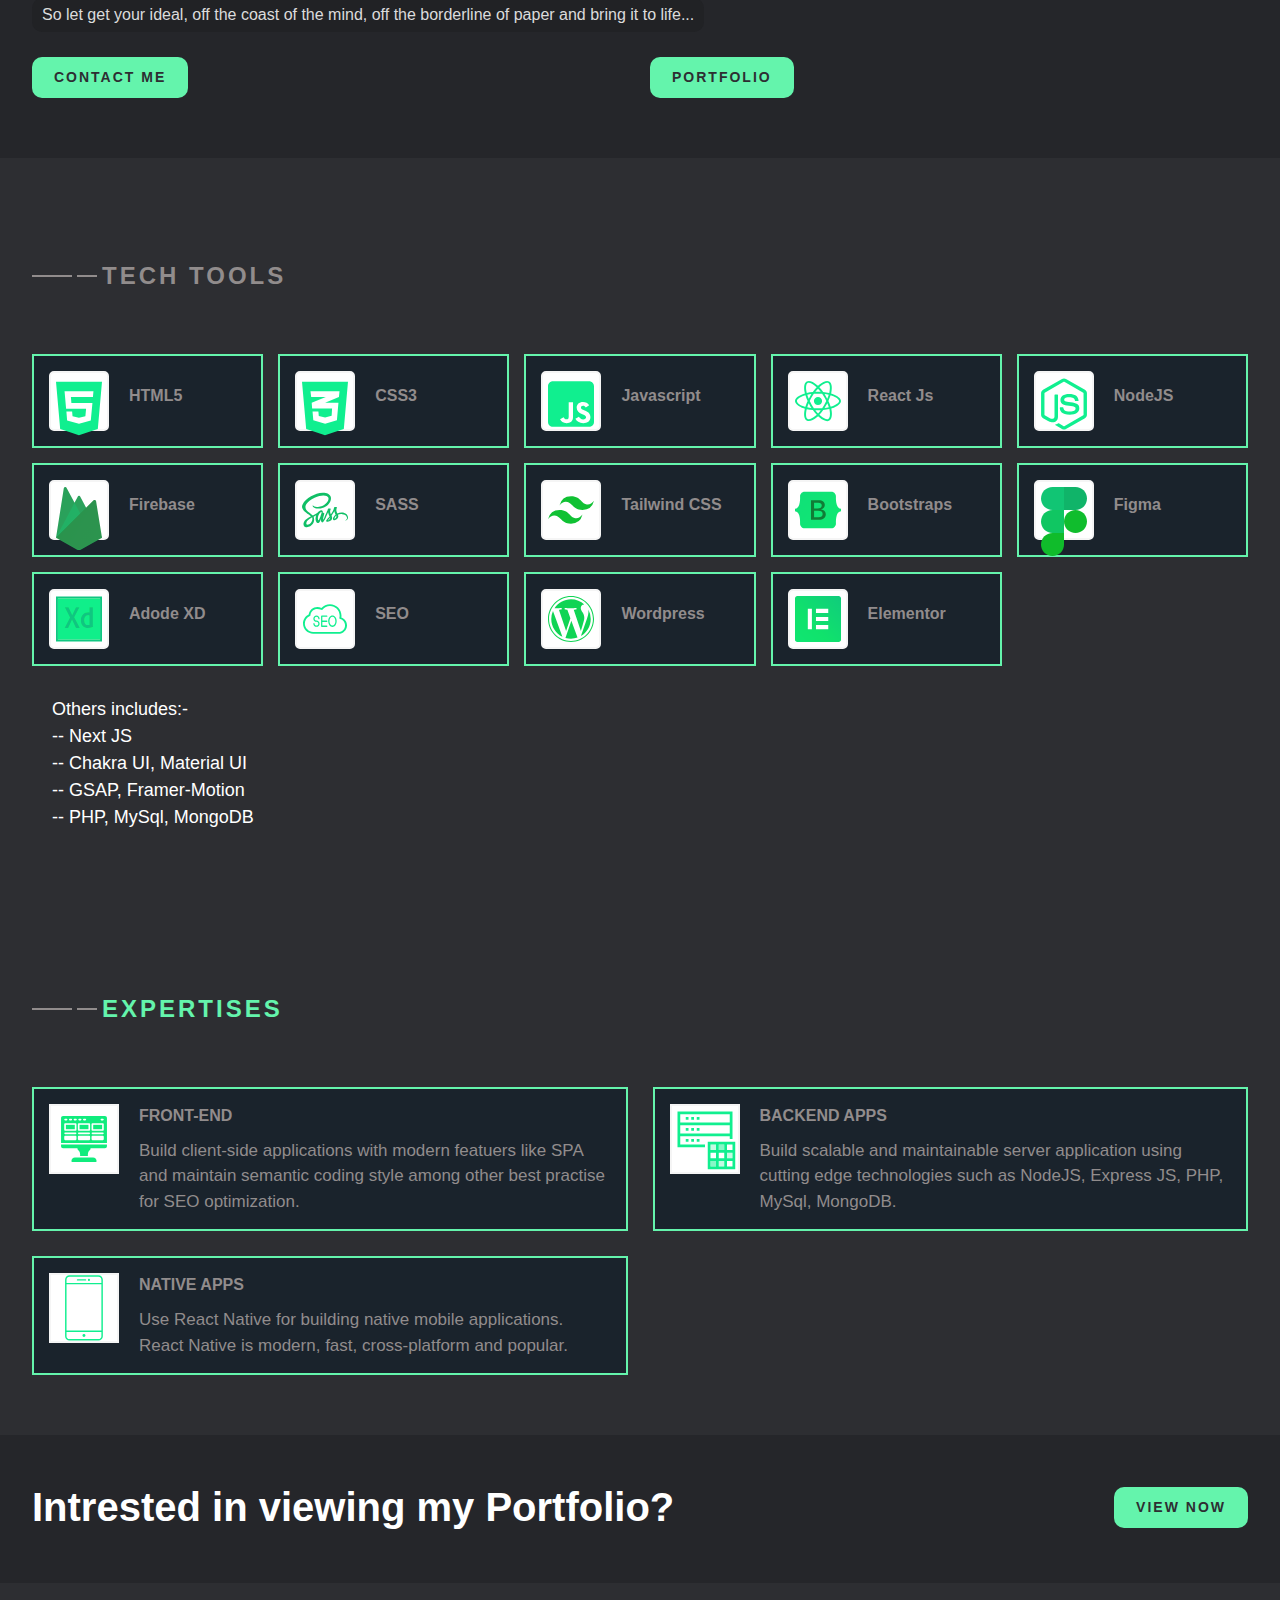
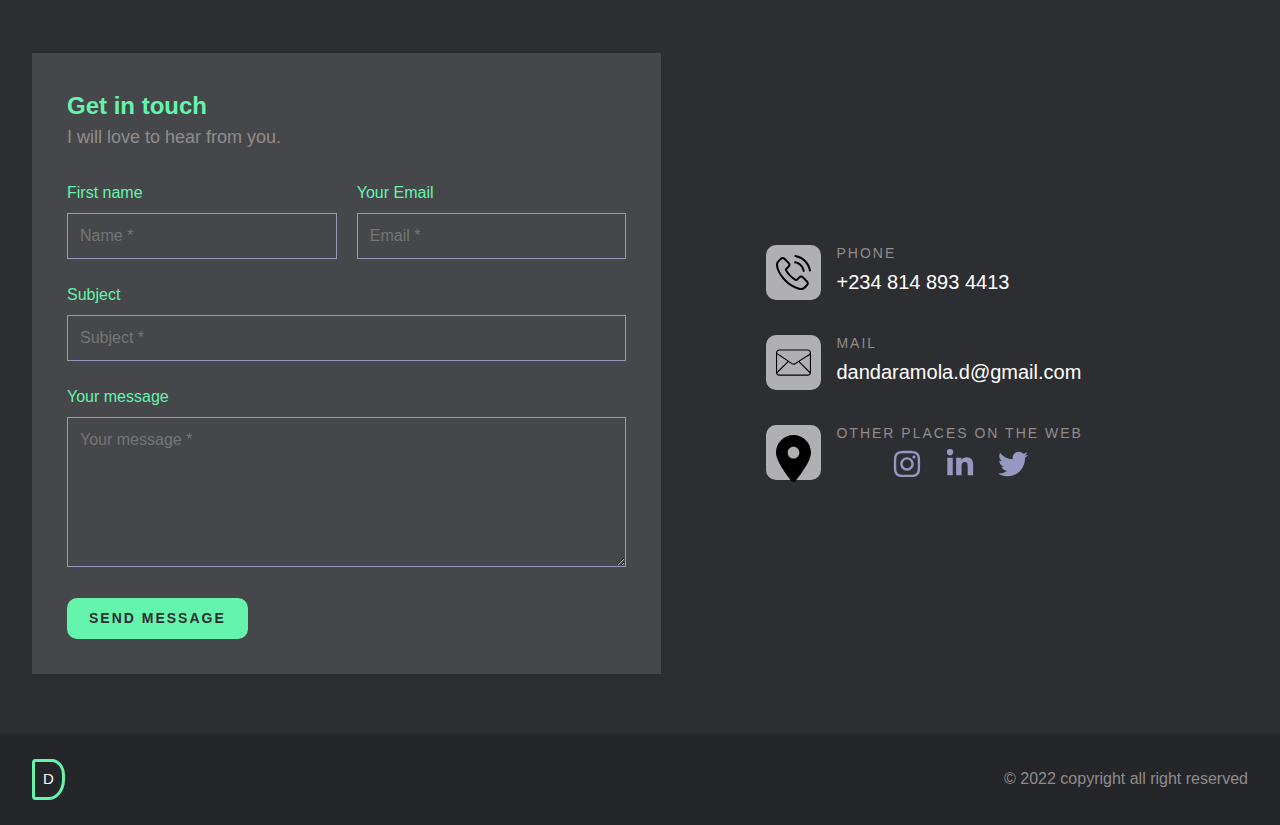
==== commit 7f62f56e: "icon_changes" ====
--- a/index.html
+++ b/index.html
@@ -1,6 +1,19 @@
 <!DOCTYPE html>
 <html lang="en">
 <head>
+    
+
+    <!-- Google tag (gtag.js) -->
+    <script async src="https://www.googletagmanager.com/gtag/js?id=G-DEZ0CL919K"></script>
+    <script>
+    window.dataLayer = window.dataLayer || [];
+    function gtag(){dataLayer.push(arguments);}
+    gtag('js', new Date());
+
+    gtag('config', 'G-DEZ0CL919K');
+    </script>
+
+
     <meta charset="UTF-8">
     <meta http-equiv="X-UA-Compatible" content="IE=edge">
     <meta name="viewport" content="width=device-width, initial-scale=1.0">
@@ -10,8 +23,10 @@
     <meta name="description" content="This is a personal portfolio html template made by Daramola Daniel">
     <title>Daniel-Website</title>
 
-        <!-- favicon -->
+    <!-- favicon -->
     <link rel="shortcut icon" href="./favicon.svg" type="image/svg+xml">
+
+    <meta name="google-site-verification" content="yMNtl0VvpjlIcVkrfPEMCwgbxhYNK7rAvDfFLKCZysE" />
 
     <!-- google font link -->
     <link rel="preconnect" href="https://fonts.googleapi.com">
@@ -26,6 +41,7 @@
     <link rel="preload" href="./assets/images/hero-banner.png">
 
 </head>
+
 
 <body>
 
--- a/assets/css/main.css
+++ b/assets/css/main.css
@@ -198,6 +198,7 @@
     background-color: var(--white);
 }
 .card-media img { 
+    all: unset;
     width: 100%;
     height: 100% !important;
     filter: invert(70%) sepia(86%) saturate(570.8%) hue-rotate(91deg) brightness(100.8%) contrast(87.3%);
@@ -233,15 +234,15 @@
 .service-list {
     display: grid;
     gap: 25px;
-  }
-  .service .section-title {
-      color: var(--blue);
-  }
-  .card-title { margin-block-end: 10px; }
-  
-  .card ion-icon { font-size: 3.2rem; }
-  
-  .card .body-sw { color: var(--jet); }
+}
+.service .section-title {
+    color: var(--blue);
+}
+.card-title { margin-block-end: 10px; }
+  
+.card ion-icon { font-size: 3.2rem; }
+  
+.card .body-sw { color: var(--jet); }
   
   
 
